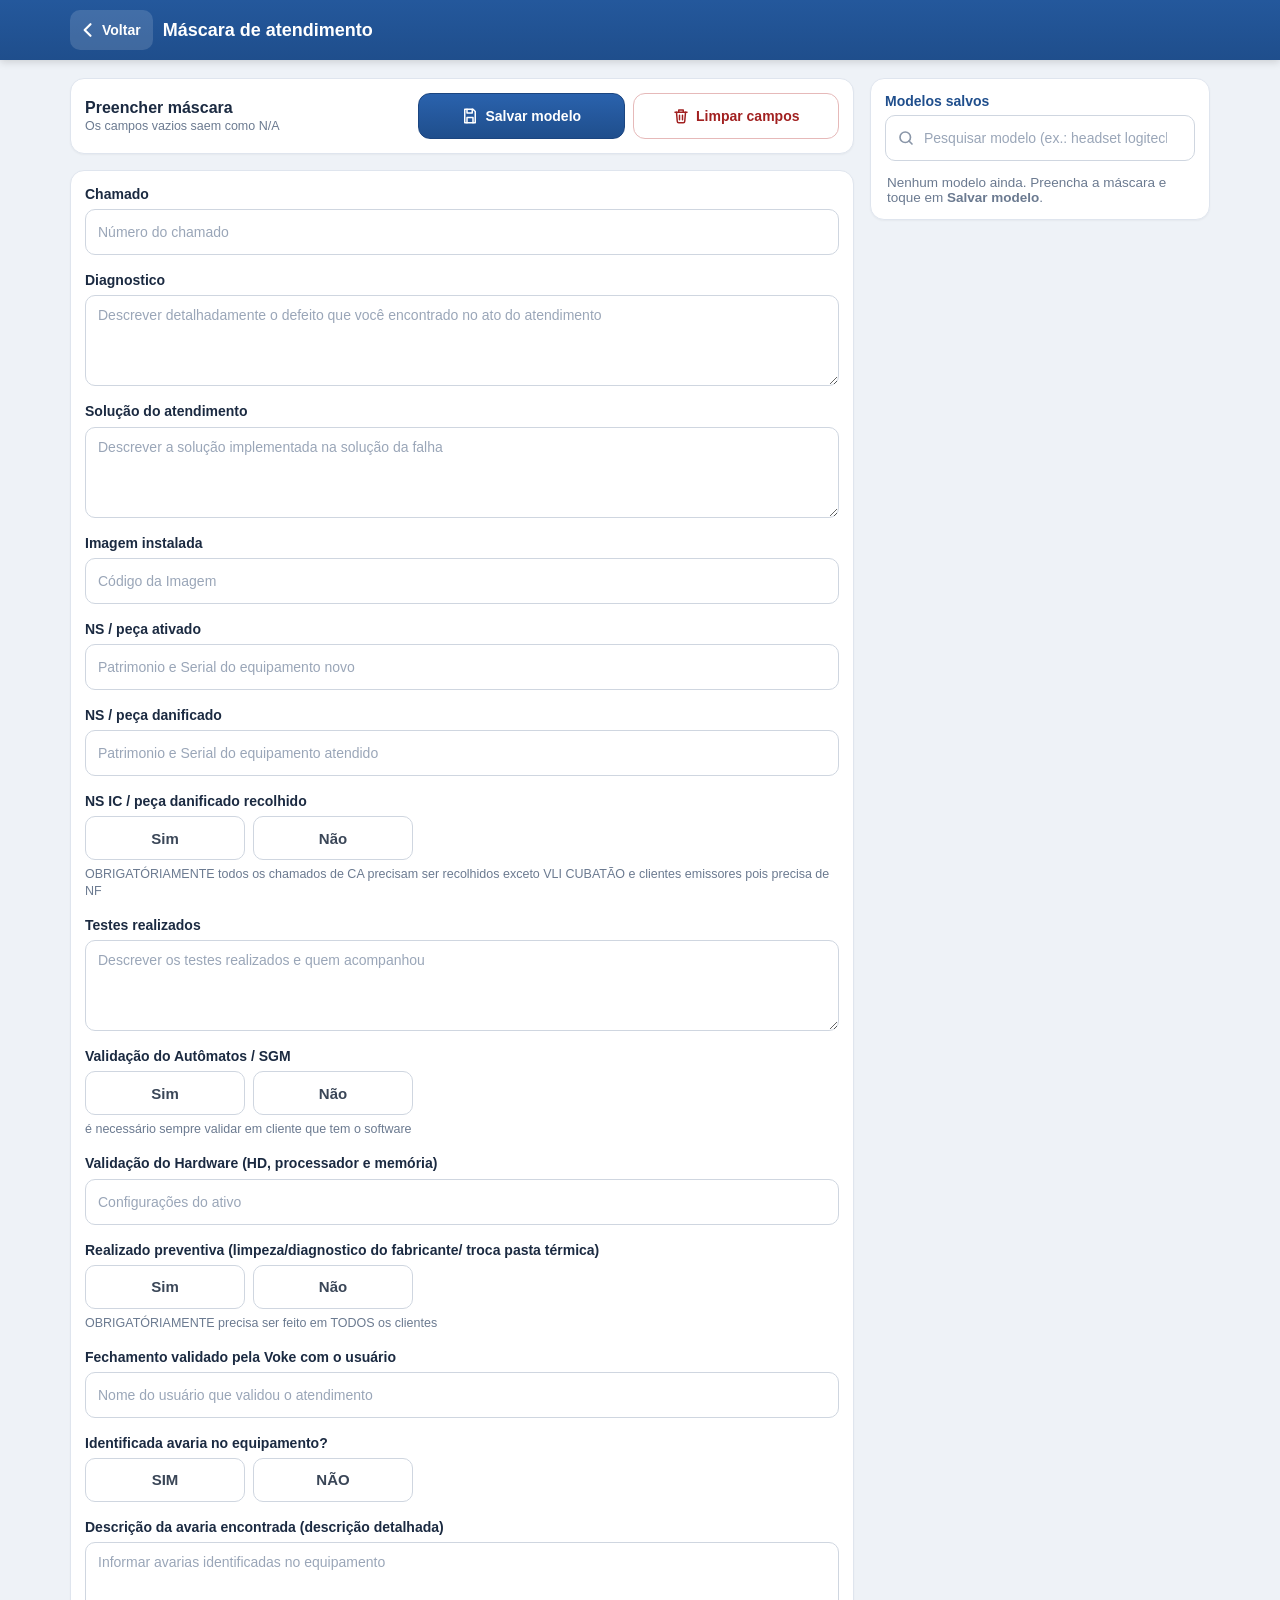
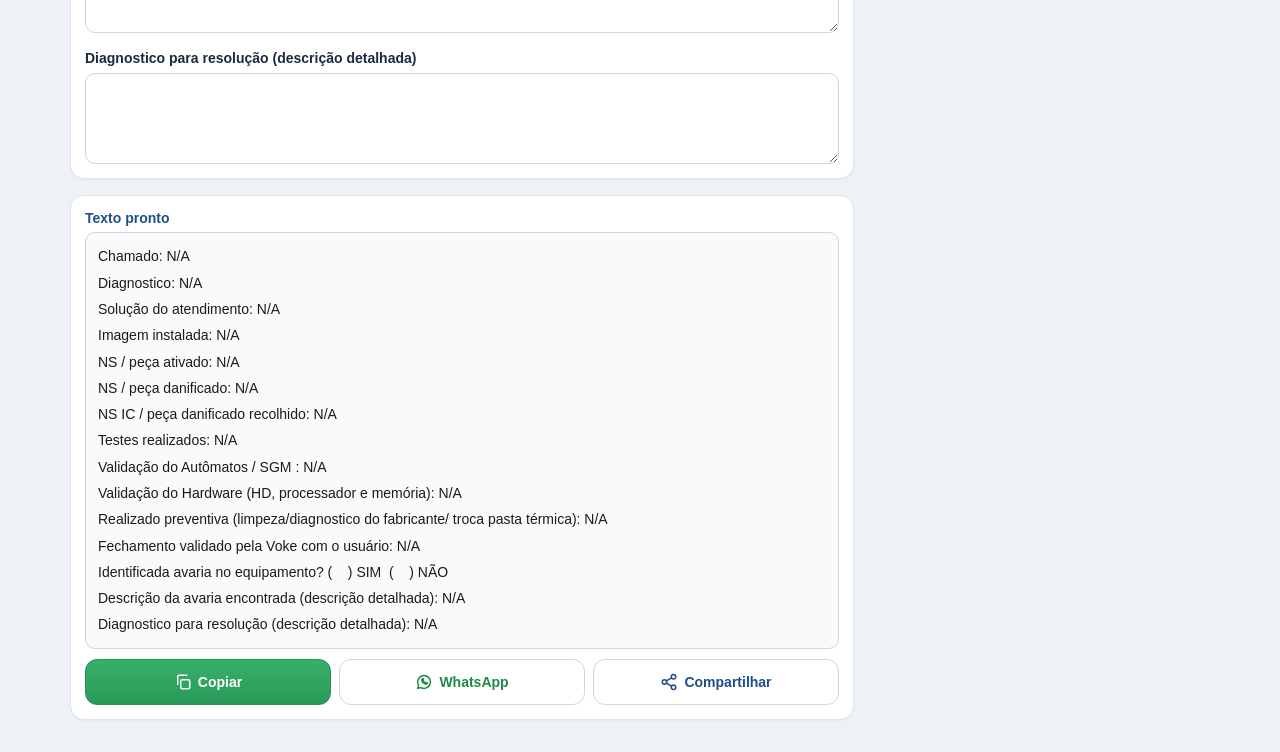
==== mascara.html @ f5dc848b "Máscara de atendimento: formulário no modelo Voke, modelos salvos com pesquisa e gesto de arrastar e" ====
<!doctype html>
<html lang="pt-BR">
<head>
<meta charset="utf-8">
<meta name="viewport" content="width=device-width, initial-scale=1, viewport-fit=cover">
<meta name="theme-color" content="#1f4e8c">
<title>Máscara de atendimento - RAT</title>
<link rel="manifest" href="manifest.json">
<link rel="icon" type="image/png" href="assets/icons/favicon-32.png">
<link rel="apple-touch-icon" href="assets/icons/apple-touch-icon.png">
<link rel="stylesheet" href="assets/css/mascara.css?v=48">
<link rel="stylesheet" href="assets/css/swipe.css?v=48">
</head>
<body data-swipe-prev="./">

<header class="mk-head">
  <a class="mk-back" href="./" aria-label="Voltar para a RAT">
    <svg viewBox="0 0 24 24"><path d="M15 5l-7 7 7 7"/></svg><span>Voltar</span>
  </a>
  <h1>Máscara de atendimento</h1>
  <button type="button" class="mk-hsave" data-go="mdSalvar" aria-label="Salvar modelo">
    <svg viewBox="0 0 24 24"><path d="M5 3h11l3 3v15H5z"/><path d="M8 3v5h7V3M8 21v-7h8v7"/></svg><span>Salvar</span>
  </button>
</header>

<main class="mk">
  <div class="md-bg" id="mdBg"></div>
  <section class="mk-card mk-models" id="mdPanel" aria-label="Modelos salvos">
    <div class="mk-row md-top">
      <span class="mk-lbl">Modelos salvos <span id="mdCount"></span></span>
      <button type="button" class="md-close" id="mdClose" aria-label="Fechar">
        <svg viewBox="0 0 24 24"><path d="M6 6l12 12M18 6 6 18"/></svg>
      </button>
    </div>
    <div class="mk-search">
      <svg viewBox="0 0 24 24"><circle cx="11" cy="11" r="7"/><path d="m20 20-4-4"/></svg>
      <input type="search" id="mdBusca" placeholder="Pesquisar modelo (ex.: headset logitech)" autocomplete="off">
    </div>
    <div class="mk-mdlist" id="mdList"></div>
  </section>

  <section class="mk-card mk-bar">
    <div class="mk-bar-t"><b>Preencher máscara</b><small>Os campos vazios saem como N/A</small></div>
    <div class="mk-bar-acts">
      <button type="button" class="mk-btn mk-save" id="mdSalvar">
        <svg viewBox="0 0 24 24"><path d="M5 3h11l3 3v15H5z"/><path d="M8 3v5h7V3M8 21v-7h8v7"/></svg><span>Salvar modelo</span>
      </button>
      <button type="button" class="mk-btn mk-del" id="mkClear">
        <svg viewBox="0 0 24 24"><path d="M4 7h16"/><path d="M10 11v6M14 11v6"/><path d="M6 7l1 12a2 2 0 0 0 2 2h6a2 2 0 0 0 2-2l1-12"/><path d="M9 7V4h6v3"/></svg><span>Limpar campos</span>
      </button>
    </div>
  </section>

  <form class="mk-card mk-form" id="mkForm" autocomplete="off"></form>

  <section class="mk-card">
    <span class="mk-lbl">Texto pronto</span>
    <div class="mk-prev" id="mkPrev"></div>
    <textarea id="mkOut" class="mk-out" readonly spellcheck="false" tabindex="-1" aria-hidden="true"></textarea>
    <div class="mk-acts">
      <button type="button" class="mk-btn pri" id="mkCopy">
        <svg viewBox="0 0 24 24"><rect x="9" y="9" width="12" height="12" rx="2"/><path d="M5 15V5a2 2 0 0 1 2-2h10"/></svg><span>Copiar</span>
      </button>
      <button type="button" class="mk-btn wa" id="mkWa">
        <svg viewBox="0 0 24 24"><path d="M3.5 20.5l1.3-4.2A8.5 8.5 0 1 1 8 19.4z"/><path d="M9 8.5c0 3.5 3 6.5 6.5 6.5l1.2-1.6-2-1-1 .8a5 5 0 0 1-2.9-2.9l.8-1-1-2z"/></svg><span>WhatsApp</span>
      </button>
      <button type="button" class="mk-btn" id="mkShare">
        <svg viewBox="0 0 24 24"><circle cx="18" cy="5" r="3"/><circle cx="6" cy="12" r="3"/><circle cx="18" cy="19" r="3"/><path d="M8.6 13.5l6.8 4M15.4 6.5l-6.8 4"/></svg><span>Compartilhar</span>
      </button>
    </div>
  </section>
</main>

<!-- celular: botões fixos embaixo (mesmo estilo da RAT) -->
<nav class="mk-dock" aria-label="Ações da máscara">
  <button type="button" class="dk pri" data-go="mkCopy">
    <svg viewBox="0 0 24 24"><rect x="9" y="9" width="12" height="12" rx="2"/><path d="M5 15V5a2 2 0 0 1 2-2h10"/></svg><span>Copiar</span>
  </button>
  <button type="button" class="dk" id="dkModelos">
    <svg viewBox="0 0 24 24"><path d="M9 6h11M9 12h11M9 18h11"/><path d="M4 6h.01M4 12h.01M4 18h.01"/></svg><span>Modelos</span><i class="dk-badge" id="dkCount"></i>
  </button>
  <button type="button" class="dk" data-go="mkWa">
    <svg viewBox="0 0 24 24"><path d="M3.5 20.5l1.3-4.2A8.5 8.5 0 1 1 8 19.4z"/><path d="M9 8.5c0 3.5 3 6.5 6.5 6.5l1.2-1.6-2-1-1 .8a5 5 0 0 1-2.9-2.9l.8-1-1-2z"/></svg><span>WhatsApp</span>
  </button>
  <button type="button" class="dk ghost" data-go="mkClear">
    <svg viewBox="0 0 24 24"><path d="M4 7h16"/><path d="M10 11v6M14 11v6"/><path d="M6 7l1 12a2 2 0 0 0 2 2h6a2 2 0 0 0 2-2l1-12"/><path d="M9 7V4h6v3"/></svg><span>Limpar</span>
  </button>
</nav>

<div class="mk-toast" id="mkToast"></div>

<script src="assets/js/mascara.js?v=48"></script>
<script src="assets/js/swipe.js?v=48"></script>
<script>
  if ('serviceWorker' in navigator) navigator.serviceWorker.register('sw.js').catch(() => {});
</script>
</body>
</html>
---- assets/css/mascara.css ----
:root{--brand:#1f4e8c;--line:#dfe5ee}
*{box-sizing:border-box}
html,body{margin:0}
body{font-family:Arial,Helvetica,sans-serif;background:#eef2f7;color:#1b1b1b;-webkit-text-size-adjust:100%}

.mk-head{position:sticky;top:0;z-index:10;display:flex;align-items:center;gap:10px;padding:10px 14px;padding-top:max(10px,env(safe-area-inset-top));
  background:linear-gradient(180deg,#24589c,#1f4e8c);color:#fff;box-shadow:0 2px 8px rgba(0,0,0,.15)}
.mk-head h1{margin:0;font-size:18px;flex:1;min-width:0;overflow:hidden;text-overflow:ellipsis;white-space:nowrap}
.mk-back{display:flex;align-items:center;gap:4px;height:40px;padding:0 12px 0 8px;border-radius:10px;background:rgba(255,255,255,.14);
  color:#fff;text-decoration:none;font-weight:bold;font-size:14px;flex:none}
.mk-back svg{width:20px;height:20px;fill:none;stroke:currentColor;stroke-width:2.6;stroke-linecap:round;stroke-linejoin:round}

.mk{max-width:760px;margin:0 auto;padding:14px 12px calc(24px + env(safe-area-inset-bottom));display:flex;flex-direction:column;gap:12px}
.mk-card{background:#fff;border:1px solid var(--line);border-radius:14px;padding:14px;box-shadow:0 1px 2px rgba(0,0,0,.04);min-width:0}
.mk-lbl{display:block;font-weight:bold;font-size:14px;color:var(--brand);margin-bottom:6px}
.mk-row{display:flex;align-items:baseline;justify-content:space-between;gap:8px;flex-wrap:wrap}
.mk-hint{font-size:12.5px;color:#6b7a90;margin:0 0 8px}
select,textarea{width:100%;font-size:16px;border:1px solid #cfd6e0;border-radius:10px;background:#fff;color:#1b1b1b}
select{height:46px;padding:0 10px}
textarea{display:block;padding:10px 12px;font-family:Consolas,'Courier New',monospace;font-size:15px;line-height:1.45;resize:vertical}
#mkOut{min-height:340px}
#mkTpl{min-height:300px;font-size:14px}
select:focus,textarea:focus{outline:2px solid rgba(31,78,140,.35);border-color:var(--brand)}
.mk-chk{display:flex;align-items:center;gap:8px;margin-top:10px;font-size:14px;color:#3a4657}
.mk-chk input{width:20px;height:20px;accent-color:var(--brand)}

.mk-acts{display:flex;gap:8px;margin-top:10px;flex-wrap:wrap}
.mk-btn{flex:1 1 0;min-width:0;display:flex;align-items:center;justify-content:center;gap:6px;height:46px;padding:0 10px;border-radius:12px;
  border:1px solid #cfd6e0;background:#fff;color:var(--brand);font:bold 14px Arial,sans-serif;cursor:pointer;white-space:nowrap}
.mk-btn svg{width:18px;height:18px;flex:none;fill:none;stroke:currentColor;stroke-width:2;stroke-linecap:round;stroke-linejoin:round}
.mk-btn.pri{background:linear-gradient(180deg,#36b06a,#2a9a59);border-color:#26904f;color:#fff}
.mk-btn.wa{color:#1f8a48}
.mk-btn:active{transform:translateY(1px)}

.mk-model summary{cursor:pointer;font-weight:bold;color:var(--brand);font-size:15px;list-style:none;display:flex;align-items:center;gap:8px}
.mk-model summary::-webkit-details-marker{display:none}
.mk-model summary::before{content:'';width:8px;height:8px;border-right:2.4px solid currentColor;border-bottom:2.4px solid currentColor;transform:rotate(-45deg);transition:transform .15s}
.mk-model[open] summary::before{transform:rotate(45deg)}
.mk-model[open] summary{margin-bottom:10px}
.mk-tags{display:flex;flex-wrap:wrap;gap:6px;margin-bottom:10px}
.mk-tags button{border:1px solid #cfdcf0;background:#eef4fc;color:var(--brand);border-radius:999px;padding:6px 10px;font:12.5px Arial,sans-serif;cursor:pointer}

.mk-toast{position:fixed;left:50%;bottom:max(24px,env(safe-area-inset-bottom));transform:translate(-50%,20px);z-index:50;max-width:calc(100vw - 32px);
  padding:12px 18px;border-radius:12px;background:#1b2a41;color:#fff;font-size:14px;opacity:0;pointer-events:none;transition:opacity .2s,transform .2s}
.mk-toast.show{opacity:1;transform:translate(-50%,0)}

@media (max-width:380px){
  .mk-btn span{font-size:13px}
  .mk-btn{gap:4px;padding:0 6px}
}
@media (max-width:330px){ .mk-btn svg{display:none} }

/* formulário da máscara */
.mk-form{display:flex;flex-direction:column;gap:16px}
.mk-f{display:flex;flex-direction:column;min-width:0}
.mk-f .mk-lbl{color:#1b2a41;line-height:1.3}
.mk-f input[type=text],.mk-f textarea{width:100%;font:16px Arial,sans-serif;border:1px solid #cfd6e0;border-radius:10px;background:#fff;color:#1b1b1b}
.mk-f input[type=text]{height:46px;padding:0 12px}
.mk-f textarea{padding:10px 12px;line-height:1.4;min-height:84px;resize:vertical;overflow:hidden}
.mk-f input:focus,.mk-f textarea:focus{outline:2px solid rgba(31,78,140,.35);border-color:var(--brand)}
.mk-f ::placeholder{color:#9aa6b8;font-size:14px}
.mk-sn{display:flex;gap:8px}
.mk-sn button{flex:1;max-width:160px;height:44px;border-radius:10px;border:1px solid #cfd6e0;background:#fff;color:#3a4657;font:bold 15px Arial,sans-serif;cursor:pointer}
.mk-sn button.on{background:var(--brand);border-color:var(--brand);color:#fff}
.mk-sn button[data-v="Não"].on,.mk-sn button[data-v="NÃO"].on{background:#a12020;border-color:#a12020}
.mk-dica{display:block;margin-top:6px;font-size:12.5px;color:#6b7a90;line-height:1.35}
#mkOut{min-height:200px;background:#f8fafc;font-size:14px}
@media (max-width:420px){ .mk-head h1{font-size:15.5px;white-space:normal;line-height:1.15} }

/* modelos salvos */
.mk-search{position:relative}
.mk-search svg{position:absolute;left:12px;top:50%;width:18px;height:18px;transform:translateY(-50%);fill:none;stroke:#8a96a8;stroke-width:2.2;stroke-linecap:round}
.mk-search input{width:100%;height:46px;padding:0 12px 0 38px;font:16px Arial,sans-serif;border:1px solid #cfd6e0;border-radius:10px;background:#fff;color:#1b1b1b}
.mk-search input:focus{outline:2px solid rgba(31,78,140,.35);border-color:var(--brand)}
.mk-search input::placeholder{color:#9aa6b8;font-size:14px}
.mk-mdlist{display:flex;flex-direction:column;gap:8px;margin-top:10px;max-height:300px;overflow:auto}
.mk-md{display:flex;flex:none;border:1px solid var(--line);border-radius:12px;background:#f8fafc;overflow:hidden}
.mk-md-use{flex:1;min-width:0;display:flex;flex-direction:column;gap:2px;padding:10px 12px;border:0;background:none;text-align:left;cursor:pointer;font-family:inherit;color:#1b1b1b}
.mk-md-use:active{background:#eef4fc}
.mk-md-use b{font-size:15px;color:var(--brand)}
.mk-md-use small{font-size:12.5px;color:#6b7a90;overflow:hidden;text-overflow:ellipsis;white-space:nowrap}
.mk-md-del{flex:none;width:46px;border:0;border-left:1px solid var(--line);background:none;color:#a12020;cursor:pointer;display:flex;align-items:center;justify-content:center}
.mk-md-del svg{width:18px;height:18px;fill:none;stroke:currentColor;stroke-width:2;stroke-linecap:round;stroke-linejoin:round}
.mk-empty{margin:4px 2px 0;font-size:13.5px;color:#6b7a90}
/* barra de ações acima dos campos */
.mk-bar{display:flex;align-items:center;gap:12px;flex-wrap:wrap}
.mk-bar-t{flex:1 1 200px;display:flex;flex-direction:column;gap:2px;min-width:0}
.mk-bar-t b{font-size:16px;color:#1b2a41}
.mk-bar-t small{font-size:12.5px;color:#6b7a90}
.mk-bar-acts{display:flex;gap:8px;flex:1 1 300px;min-width:0}
.mk-save{color:#fff;background:linear-gradient(180deg,#2a62ad,#1f4e8c);border-color:#1b4580}
.mk-del{color:#a12020;border-color:#e6b9b9;background:#fff}
.mk-del:hover{background:#fdf2f2}

/* PC: modelos numa coluna ao lado */
@media (min-width:900px){
  .mk-head{padding-left:max(20px,calc((100% - 1140px) / 2));padding-right:max(20px,calc((100% - 1140px) / 2))}
  .mk{max-width:1180px;display:grid;grid-template-columns:minmax(0,1fr) 340px;align-items:start;gap:16px;padding:18px 20px 32px}
  .mk > .mk-models{grid-column:2;grid-row:1 / span 3;position:sticky;top:78px;max-height:calc(100vh - 96px);display:flex;flex-direction:column}
  .mk > .mk-models .mk-mdlist{max-height:none;flex:1;min-height:0}
  .mk > .mk-bar,.mk > .mk-form,.mk > .mk-form ~ .mk-card{grid-column:1}
}

/* celular: barra de ações fixa embaixo, igual à da RAT */
.mk-dock{display:none}
@media (max-width:760px){
  body{padding-bottom:calc(76px + env(safe-area-inset-bottom))}
  .mk-bar{display:none}                       /* os botões dela estão na barra de baixo */
  .mk-dock{position:fixed;left:0;right:0;bottom:0;z-index:20;display:flex;gap:8px;padding:8px 8px max(8px,env(safe-area-inset-bottom));
    background:linear-gradient(180deg,#24589c,#1c467f);box-shadow:0 -2px 8px rgba(0,0,0,.2)}
  .dk{flex:1;min-width:0;display:flex;flex-direction:column;align-items:center;justify-content:center;gap:4px;height:58px;padding:0 4px;
    border-radius:14px;border:1px solid rgba(255,255,255,.28);background:rgba(255,255,255,.12);color:#fff;
    font:600 12px/1.1 Arial,Helvetica,sans-serif;cursor:pointer;box-shadow:0 1px 2px rgba(0,0,0,.15);-webkit-tap-highlight-color:transparent;transition:transform .12s}
  .dk span{white-space:normal;text-align:center}
  .dk svg{width:22px;height:22px;flex:none;fill:none;stroke:currentColor;stroke-width:2;stroke-linecap:round;stroke-linejoin:round}
  .dk:active{transform:scale(.96)}
  .dk.pri{flex:1.5;font-size:13px;background:linear-gradient(180deg,#34b866,#23964f);border-color:#1f8a48;
    box-shadow:0 4px 12px rgba(20,120,60,.4),inset 0 1px 0 rgba(255,255,255,.25)}
  .dk.ghost{background:transparent;border-color:rgba(255,170,170,.45);color:#ffc9c9;box-shadow:none}
  .mk-toast{bottom:calc(84px + env(safe-area-inset-bottom))}
}

/* painel de modelos */
.md-top{align-items:center;margin-bottom:6px}
.md-top .mk-lbl{margin:0}
.md-close,.md-bg{display:none}
.dk-badge{display:none}
@media (max-width:760px){
  /* no celular a lista sai da página e vira um painel (como "Minhas RATs") */
  .mk > .mk-models{position:fixed;left:0;right:0;bottom:0;z-index:40;height:85%;max-height:none;margin:0;border-radius:18px 18px 0 0;
    display:flex;flex-direction:column;padding:14px 14px max(14px,env(safe-area-inset-bottom));transform:translateY(105%);
    transition:transform .25s ease;box-shadow:0 -6px 24px rgba(0,0,0,.25)}
  .mk > .mk-models .mk-mdlist{max-height:none;flex:1;min-height:0}
  .md-close{display:flex;align-items:center;justify-content:center;width:40px;height:40px;border:0;border-radius:10px;background:#eef1f5;color:#3a4657;cursor:pointer}
  .md-close svg{width:20px;height:20px;fill:none;stroke:currentColor;stroke-width:2.4;stroke-linecap:round}
  .md-bg{display:block;position:fixed;inset:0;z-index:39;background:rgba(10,25,50,.45);opacity:0;pointer-events:none;transition:opacity .2s}
  .md-open .mk > .mk-models{transform:none}
  .md-open .md-bg{opacity:1;pointer-events:auto}
  .md-open{overflow:hidden}
  .md-top .mk-lbl{font-size:17px}
  .dk{position:relative}
  .dk.pri{flex:1.3}
  .dk-badge{display:block;position:absolute;top:4px;right:6px;min-width:18px;height:18px;padding:0 5px;border-radius:9px;background:#e6a2c8;color:#1b2a41;
    font:bold 11px/18px Arial,sans-serif;font-style:normal;text-align:center}
  .dk-badge:empty{display:none}
  .mk-dock{gap:6px}
}
@media (max-width:760px){ #mkOut ~ .mk-acts{display:none} }  /* no celular essas ações já estão na barra de baixo */

/* texto pronto: pré-visualização legível; o textarea fica escondido só para copiar */
.mk-out{position:absolute;left:-9999px;width:10px;height:10px;opacity:0}
.mk-prev{border:1px solid #cfd6e0;border-radius:10px;background:#f8fafc;padding:10px 12px;font:14px/1.45 Arial,Helvetica,sans-serif;color:#1b1b1b}
/* item comprido quebra a linha, mas a continuação fica recuada */
.mk-prev div{padding:3px 0 3px 14px;text-indent:-14px;white-space:pre-wrap;overflow-wrap:anywhere}
@media (max-width:760px){ .mk-prev ~ .mk-acts{display:none} }
/* celular: o texto pronto usa a largura toda do card (sem a caixa interna) */
@media (max-width:760px){
  .mk-prev{border:0;border-radius:0;background:none;padding:0;font-size:14px}
  .mk-card:has(> .mk-prev){padding:14px 12px}
}

/* celular: "Salvar modelo" no cabeçalho (a barra de baixo fica com menos botões) */
.mk-hsave{display:none}
@media (max-width:760px){
  .mk-hsave{display:flex;align-items:center;gap:6px;flex:none;height:40px;padding:0 12px;border-radius:10px;border:1px solid rgba(255,255,255,.35);
    background:rgba(255,255,255,.14);color:#fff;font:bold 14px Arial,sans-serif;cursor:pointer}
  .mk-hsave svg{width:18px;height:18px;fill:none;stroke:currentColor;stroke-width:2;stroke-linecap:round;stroke-linejoin:round}
  .mk-hsave:active{transform:scale(.96)}
}
@media (max-width:760px){ .mk-back{display:none} .mk-head{padding-left:16px} }  /* no celular volta para a RAT com o gesto */
---- assets/css/swipe.css ----
/* gesto de arrastar entre RAT e Máscara (só aparece durante o arraste) */
.swipe-hint{position:fixed;top:50%;z-index:200;display:flex;align-items:center;gap:6px;height:48px;padding:0 14px;border-radius:24px;
  background:rgba(27,42,65,.9);color:#fff;font:bold 14px Arial,sans-serif;pointer-events:none;opacity:0;
  transform:translateY(-50%) scale(.85);transition:opacity .12s,transform .12s,background .12s}
.swipe-hint svg{width:20px;height:20px;fill:none;stroke:currentColor;stroke-width:2.6;stroke-linecap:round;stroke-linejoin:round}
.swipe-hint.show{opacity:calc(.35 + var(--p,0) * .65);transform:translateY(-50%) scale(calc(.85 + var(--p,0) * .15))}
.swipe-hint.right{right:10px}
.swipe-hint.left{left:10px;flex-direction:row-reverse}
.swipe-hint.left svg{transform:rotate(180deg)}
.swipe-hint.ready{background:#23964f}
html.swipe-out-left body{transform:translateX(-30%);opacity:0;transition:transform .12s ease-in,opacity .12s}
html.swipe-out-right body{transform:translateX(30%);opacity:0;transition:transform .12s ease-in,opacity .12s}
@media print{ .swipe-hint{display:none!important} }
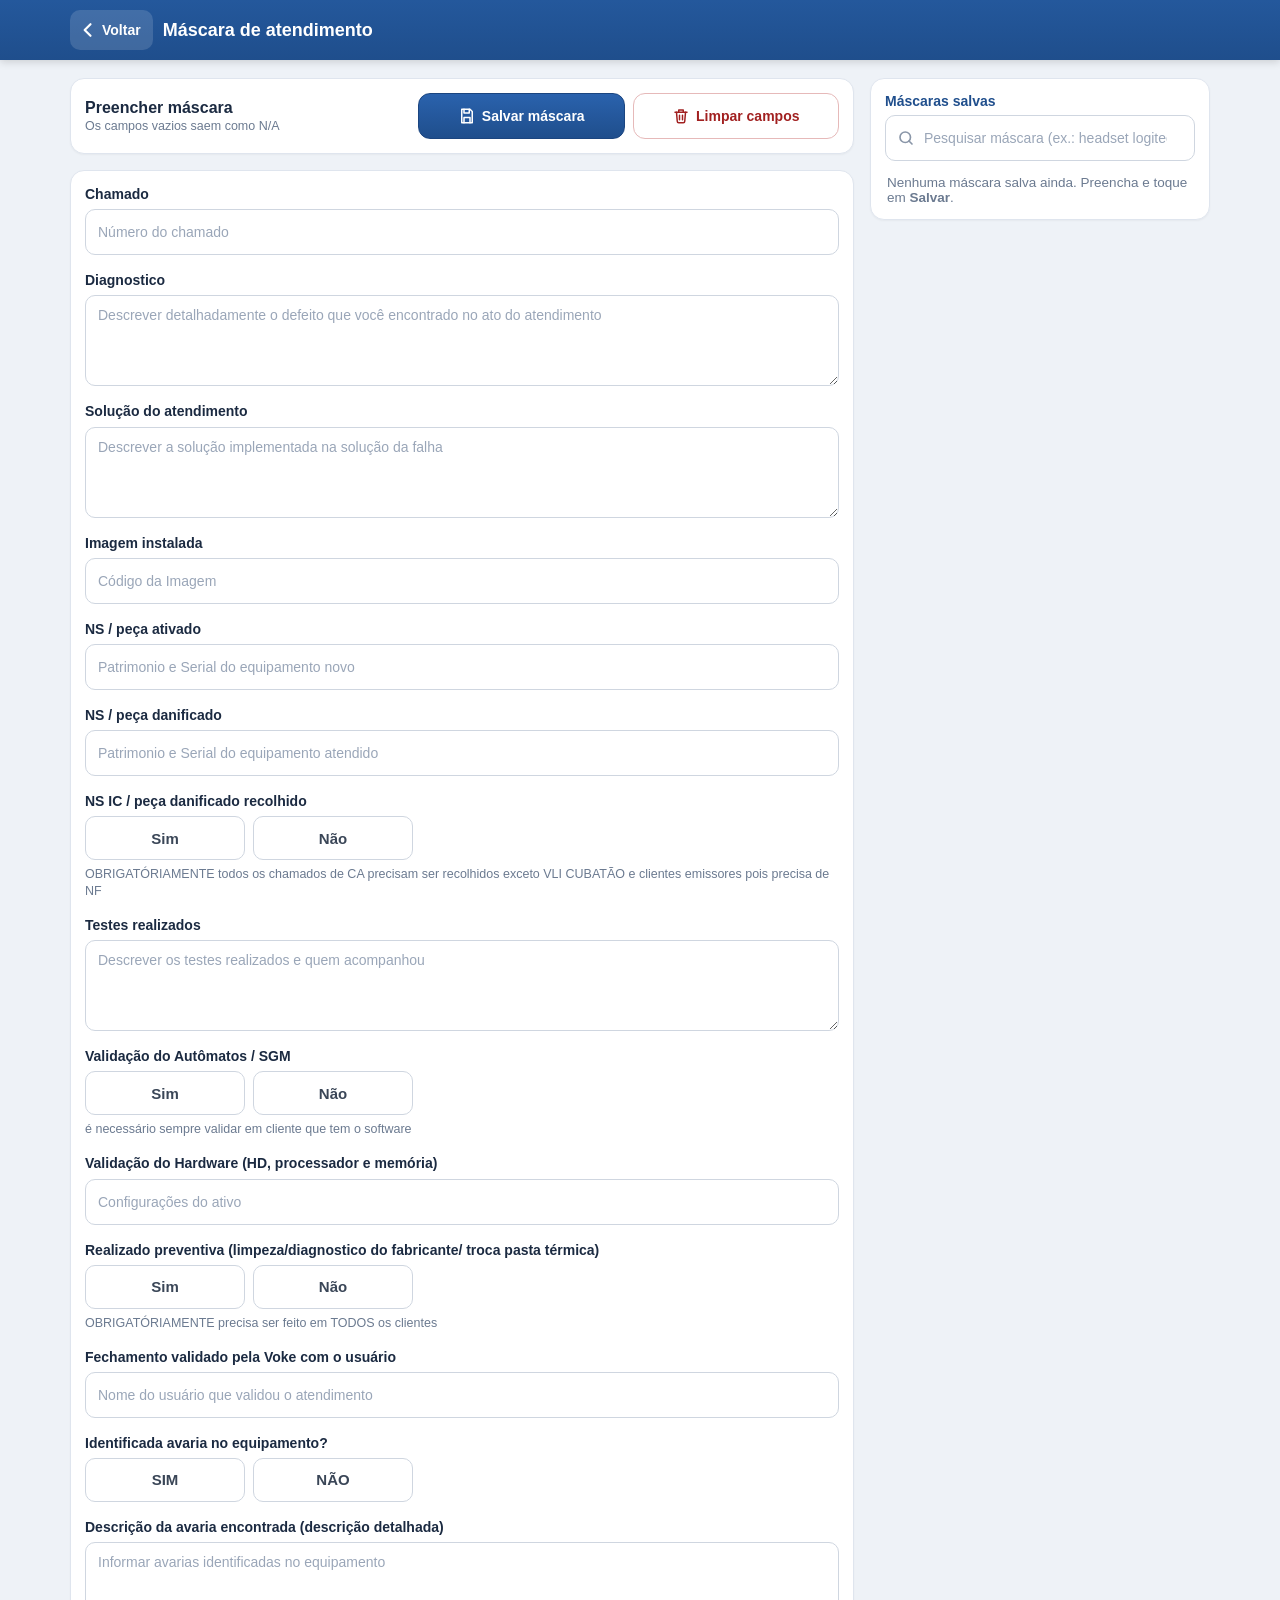
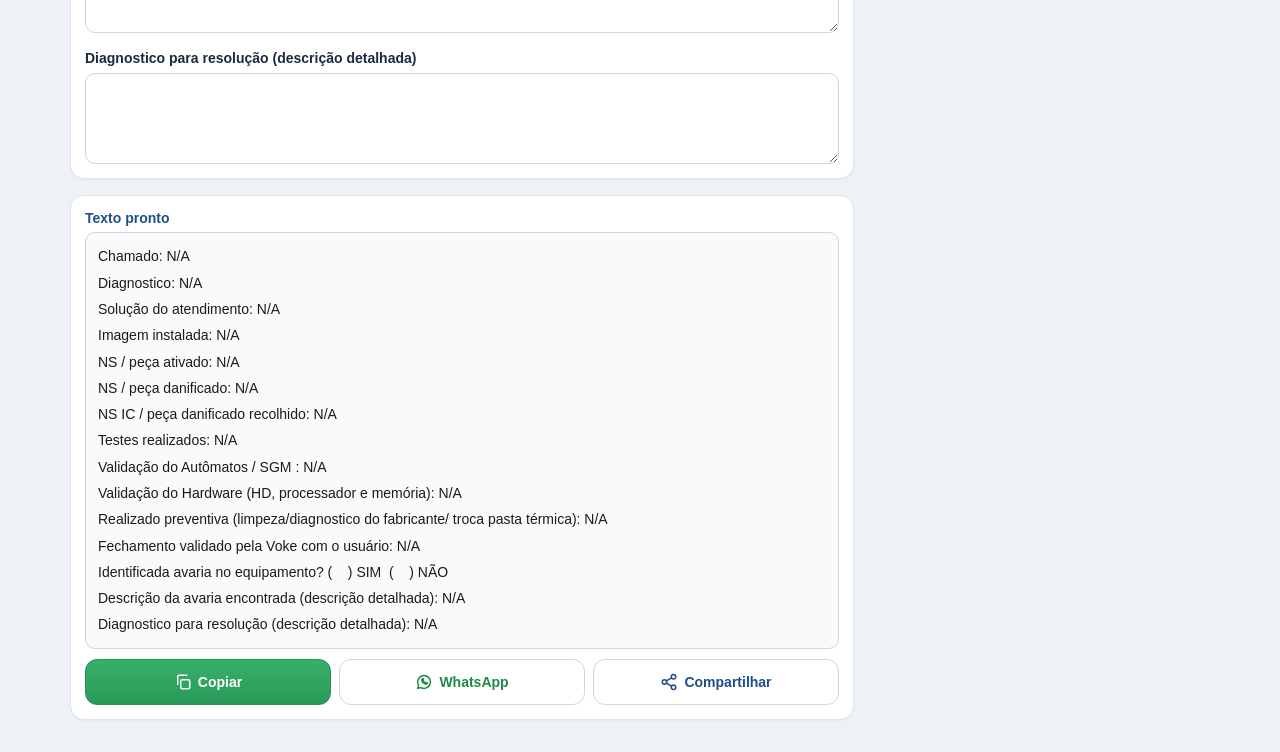
==== commit e9a35fd2: "Máscara: "Modelos" passa a se chamar "Máscaras" Co-Authored-By: Claude Opus 5.5 <noreply@anthropic.c" ====
--- a/mascara.html
+++ b/mascara.html
@@ -8,8 +8,8 @@
 <link rel="manifest" href="manifest.json">
 <link rel="icon" type="image/png" href="assets/icons/favicon-32.png">
 <link rel="apple-touch-icon" href="assets/icons/apple-touch-icon.png">
-<link rel="stylesheet" href="assets/css/mascara.css?v=48">
-<link rel="stylesheet" href="assets/css/swipe.css?v=48">
+<link rel="stylesheet" href="assets/css/mascara.css?v=52">
+<link rel="stylesheet" href="assets/css/swipe.css?v=52">
 </head>
 <body data-swipe-prev="./">
 
@@ -18,23 +18,23 @@
     <svg viewBox="0 0 24 24"><path d="M15 5l-7 7 7 7"/></svg><span>Voltar</span>
   </a>
   <h1>Máscara de atendimento</h1>
-  <button type="button" class="mk-hsave" data-go="mdSalvar" aria-label="Salvar modelo">
+  <button type="button" class="mk-hsave" data-go="mdSalvar" aria-label="Salvar máscara">
     <svg viewBox="0 0 24 24"><path d="M5 3h11l3 3v15H5z"/><path d="M8 3v5h7V3M8 21v-7h8v7"/></svg><span>Salvar</span>
   </button>
 </header>
 
 <main class="mk">
   <div class="md-bg" id="mdBg"></div>
-  <section class="mk-card mk-models" id="mdPanel" aria-label="Modelos salvos">
+  <section class="mk-card mk-models" id="mdPanel" aria-label="Máscaras salvas">
     <div class="mk-row md-top">
-      <span class="mk-lbl">Modelos salvos <span id="mdCount"></span></span>
+      <span class="mk-lbl">Máscaras salvas <span id="mdCount"></span></span>
       <button type="button" class="md-close" id="mdClose" aria-label="Fechar">
         <svg viewBox="0 0 24 24"><path d="M6 6l12 12M18 6 6 18"/></svg>
       </button>
     </div>
     <div class="mk-search">
       <svg viewBox="0 0 24 24"><circle cx="11" cy="11" r="7"/><path d="m20 20-4-4"/></svg>
-      <input type="search" id="mdBusca" placeholder="Pesquisar modelo (ex.: headset logitech)" autocomplete="off">
+      <input type="search" id="mdBusca" placeholder="Pesquisar máscara (ex.: headset logitech)" autocomplete="off">
     </div>
     <div class="mk-mdlist" id="mdList"></div>
   </section>
@@ -43,7 +43,7 @@
     <div class="mk-bar-t"><b>Preencher máscara</b><small>Os campos vazios saem como N/A</small></div>
     <div class="mk-bar-acts">
       <button type="button" class="mk-btn mk-save" id="mdSalvar">
-        <svg viewBox="0 0 24 24"><path d="M5 3h11l3 3v15H5z"/><path d="M8 3v5h7V3M8 21v-7h8v7"/></svg><span>Salvar modelo</span>
+        <svg viewBox="0 0 24 24"><path d="M5 3h11l3 3v15H5z"/><path d="M8 3v5h7V3M8 21v-7h8v7"/></svg><span>Salvar máscara</span>
       </button>
       <button type="button" class="mk-btn mk-del" id="mkClear">
         <svg viewBox="0 0 24 24"><path d="M4 7h16"/><path d="M10 11v6M14 11v6"/><path d="M6 7l1 12a2 2 0 0 0 2 2h6a2 2 0 0 0 2-2l1-12"/><path d="M9 7V4h6v3"/></svg><span>Limpar campos</span>
@@ -77,7 +77,7 @@
     <svg viewBox="0 0 24 24"><rect x="9" y="9" width="12" height="12" rx="2"/><path d="M5 15V5a2 2 0 0 1 2-2h10"/></svg><span>Copiar</span>
   </button>
   <button type="button" class="dk" id="dkModelos">
-    <svg viewBox="0 0 24 24"><path d="M9 6h11M9 12h11M9 18h11"/><path d="M4 6h.01M4 12h.01M4 18h.01"/></svg><span>Modelos</span><i class="dk-badge" id="dkCount"></i>
+    <svg viewBox="0 0 24 24"><path d="M9 6h11M9 12h11M9 18h11"/><path d="M4 6h.01M4 12h.01M4 18h.01"/></svg><span>Máscaras</span><i class="dk-badge" id="dkCount"></i>
   </button>
   <button type="button" class="dk" data-go="mkWa">
     <svg viewBox="0 0 24 24"><path d="M3.5 20.5l1.3-4.2A8.5 8.5 0 1 1 8 19.4z"/><path d="M9 8.5c0 3.5 3 6.5 6.5 6.5l1.2-1.6-2-1-1 .8a5 5 0 0 1-2.9-2.9l.8-1-1-2z"/></svg><span>WhatsApp</span>
@@ -89,8 +89,8 @@
 
 <div class="mk-toast" id="mkToast"></div>
 
-<script src="assets/js/mascara.js?v=48"></script>
-<script src="assets/js/swipe.js?v=48"></script>
+<script src="assets/js/mascara.js?v=52"></script>
+<script src="assets/js/swipe.js?v=52"></script>
 <script>
   if ('serviceWorker' in navigator) navigator.serviceWorker.register('sw.js').catch(() => {});
 </script>
